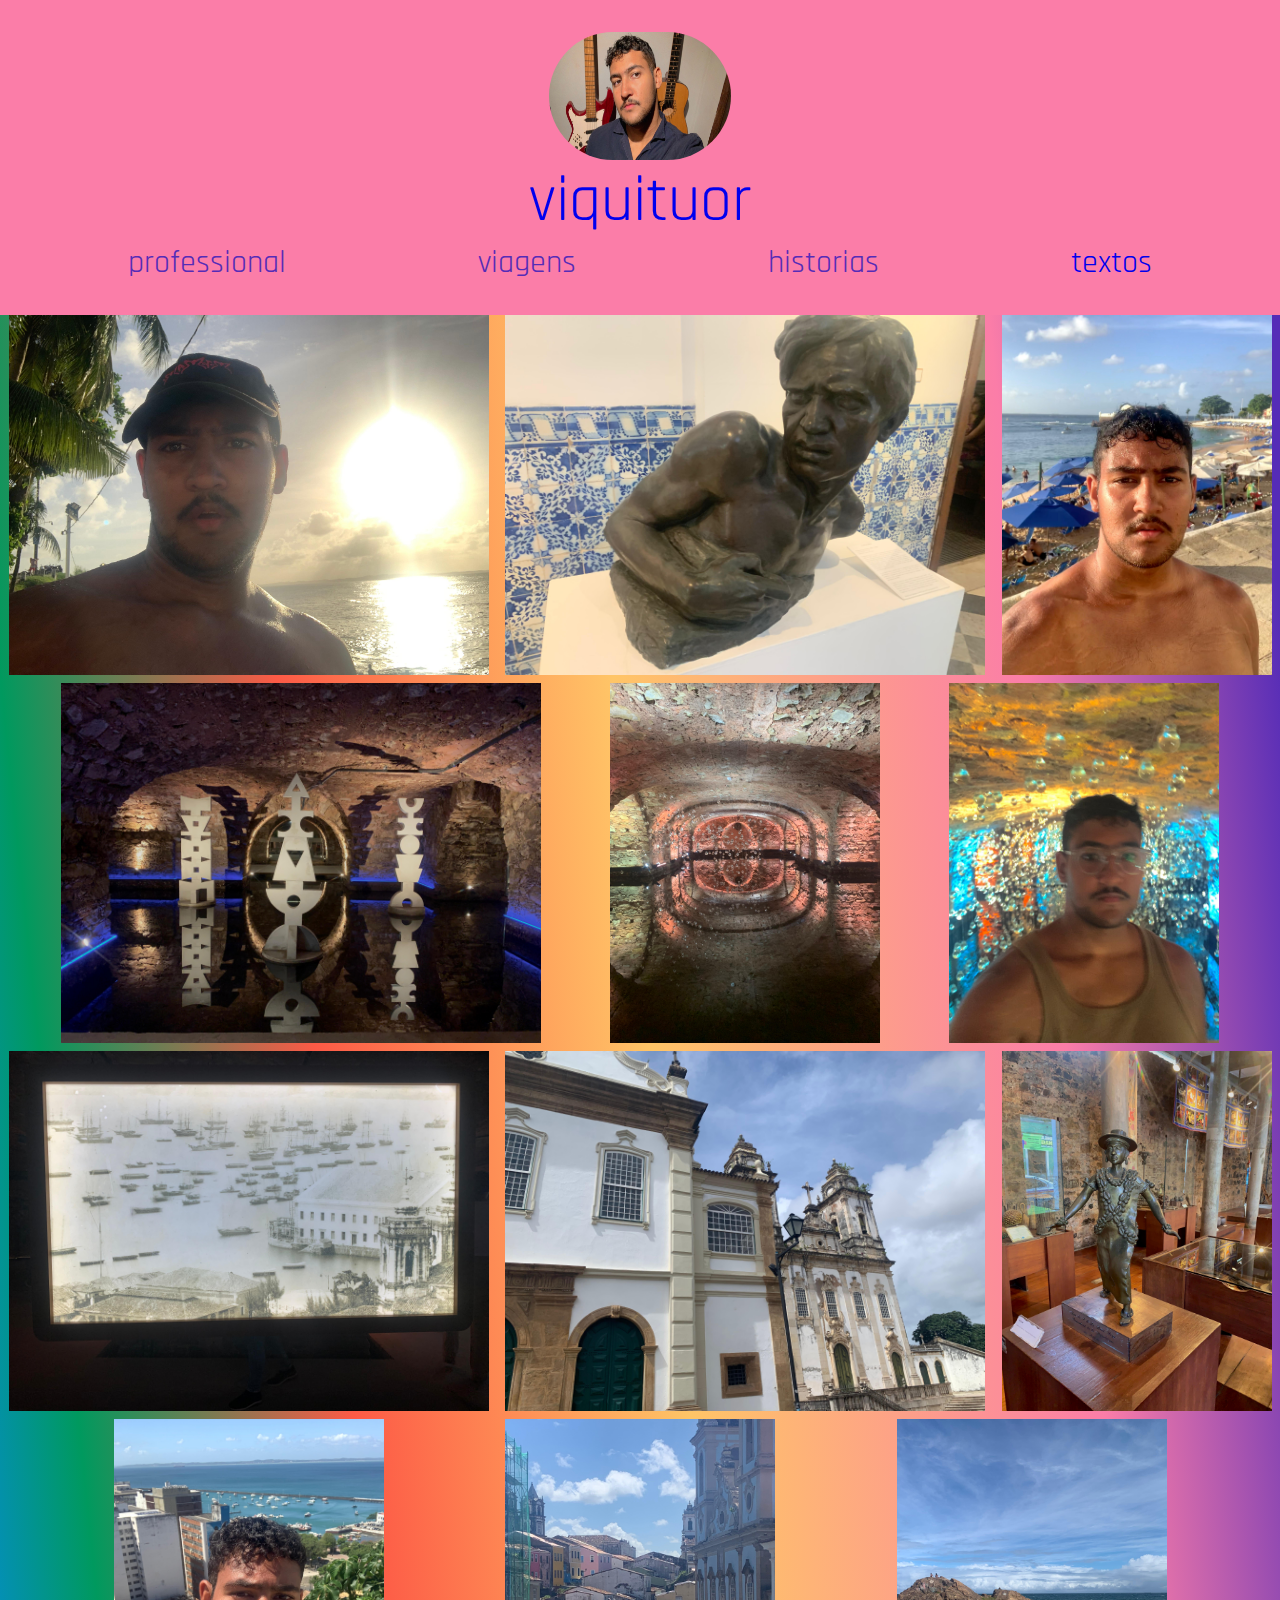
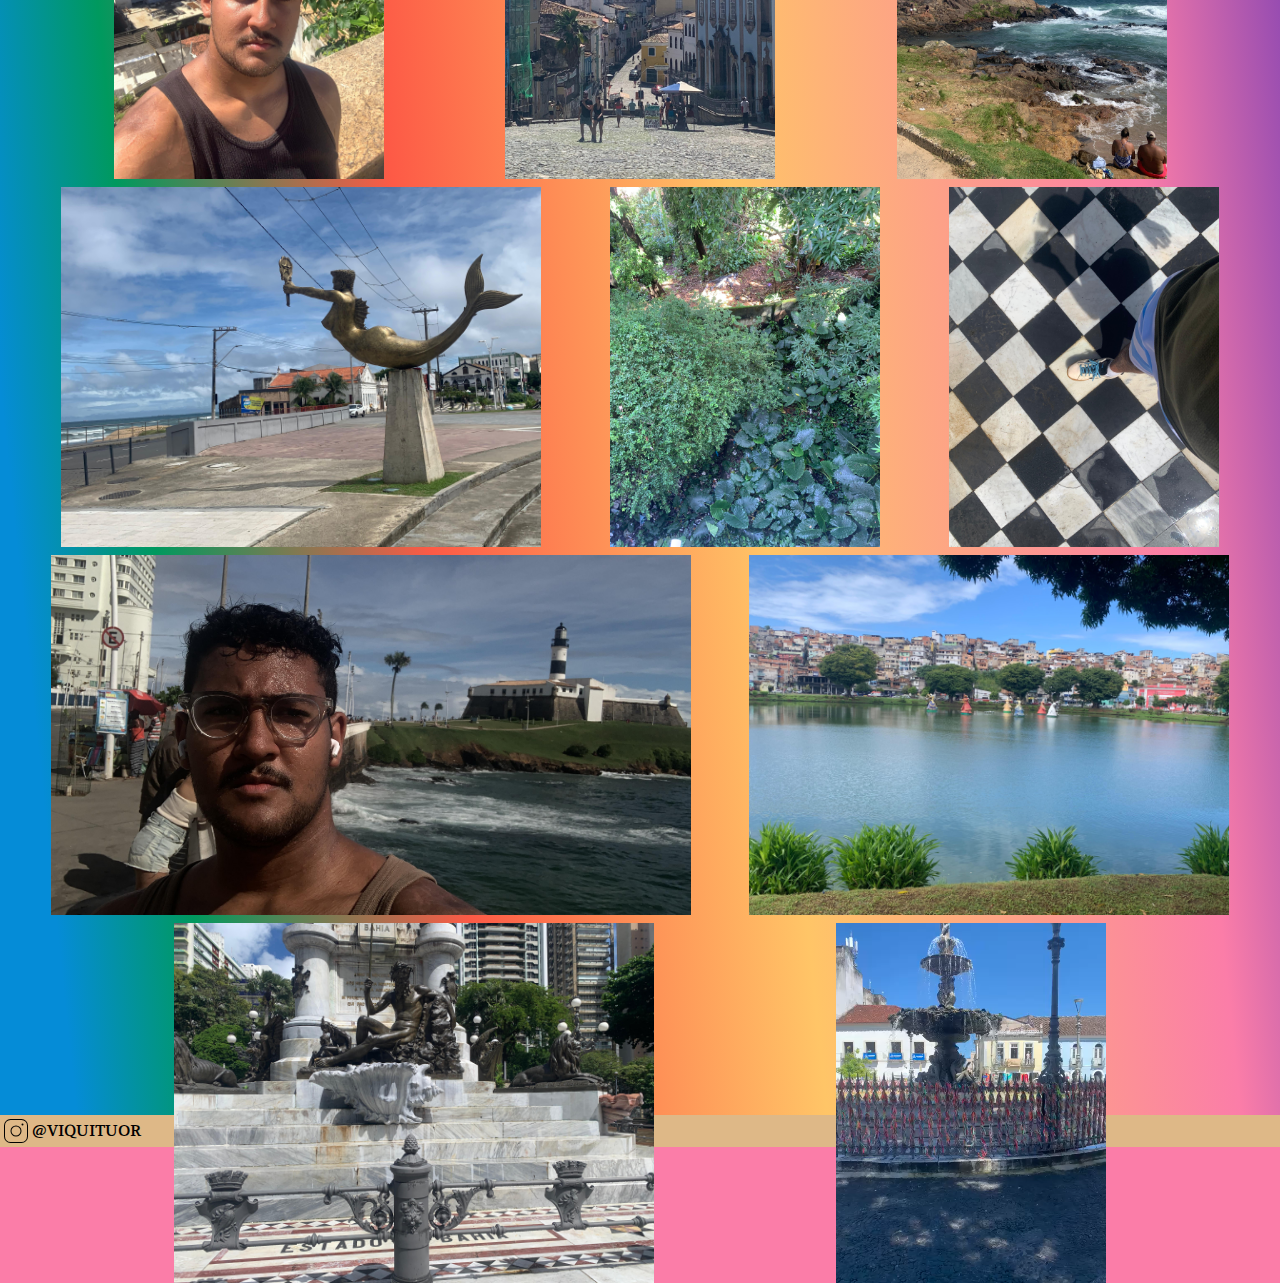
==== salvador.html @ a5af6e4b "nome" ====
<!DOCTYPE html>
<html lang="pt">
<head>
    <meta charset="UTF-8">
    <meta name="viewport" content="width=device-width, initial-scale=1.0">
    <link rel="stylesheet" href="css/style-sal.css">
    <title>viquituor</title>
</head>
<body>
    
    <header>
    <img class="foto" src="img/WhatsApp Image 2024-05-03 at 4.48.25 PM.jpeg" alt="">
    <h1><a href="https://www.instagram.com/viquituor?igsh=YXBmbndtbzlhN2Vl&utm_source=qr">viquituor</a></h1>
    <div class="opcoes"><a href="">professional</a><a href="">viagens</a><a href="">historias</a><a href="textos.html">textos</a></div>
    </header>
   



<main>

<img src="img-sal/1.jpeg" alt="">
<img src="img-sal/2.jpeg" alt="">
<img src="img-sal/3.jpeg" alt="">
<img src="img-sal/4.jpeg" alt="">
<img src="img-sal/5.jpeg" alt="">
<img src="img-sal/6.jpeg" alt="">
<img src="img-sal/7.jpeg" alt="">
<img src="img-sal/8.jpeg" alt="">
<img src="img-sal/9.jpeg" alt="">
<img src="img-sal/10.jpeg" alt="">
<img src="img-sal/11.jpeg" alt="">
<img src="img-sal/12.jpeg" alt="">
<img src="img-sal/13.jpeg" alt="">
<img src="img-sal/14.jpeg" alt="">
<img src="img-sal/15.jpeg" alt="">
<img src="img-sal/16.jpeg" alt="">
<img src="img-sal/17.jpeg" alt="">
<img src="img-sal/18.jpeg" alt="">
<video src="img-sal/19.mp4"></video>

</main>


<footer>
    <img class="logo-insta" src="img/instagram-logo-thin-svgrepo-com.svg" alt="">
    <p><a href="">@VIQUITUOR</a></p>
</footer>

</body>
</html>
---- css/style-sal.css ----
@import url('https://fonts.googleapis.com/css2?family=Freeman&family=Rajdhani:wght@300;400;500;600;700&family=Volkhov:ital,wght@0,400;0,700;1,400;1,700&display=swap');

*{
    margin: 0;
    padding: 0;
    text-decoration: none;

}
body{
    background-color: #fb7da8;
    
}
header{
    display: flex;
    flex-direction: column;
    align-items: center;
    padding: 2rem;
}
.foto{
    border-radius: 80rem;
    width: 15%;
    height:8rem;

}
.opcoes a:visited{
    color: #552cb7;
}

.opcoes a:hover{
    color: #fd5a46;
}
h1{
  font-size: 4rem;
  font-family: "Rajdhani", sans-serif;
  font-weight: 400;
  font-style: normal;
}
h1 a:visited{
    color: #00995e;
}

h1 a:hover{
    color: #ffc567;
}

.opcoes{
    display: flex;
    justify-content: space-around;
    align-content: space-around;
    gap:12rem ;
}
.opcoes a{
    font-size: 2rem;
  font-family: "Rajdhani", sans-serif;
  font-weight: 400;
  font-style: normal;
}

    h2{
        font-size: 5rem;
  font-family: "freeman", sans-serif;
  font-weight: 400;
  font-style: normal;

    }

main{
    background: linear-gradient(84deg, rgba(5,140,215,1) 5%, rgba(0,153,94,1) 14%, rgba(253,90,70,1) 32%, rgba(255,197,103,1) 54%, rgba(251,125,168,1) 81%, rgba(85,44,183,1) 98%);
    display: flex;
    flex-flow: wrap;
    justify-content: space-evenly;
    align-items: stretch;
    align-content: space-around;
    height: 150rem;
    width: auto;
   
    gap: 0.5rem;
    
}
h2 a:hover{
    color: #db98af;
}
main a:visited{
    color: #ffffff;
}
main img, video{
    
    height: 15%;
    width: auto;
}

footer{
    background-color: burlywood;
    display: flex;
    flex-direction: rows;

}
footer a:visited{
    color: #000000;
}
footer a:hover{
    color: #ffffff;
}
footer .logo-insta{
    width: 2rem;
    height: 2rem;
}
p{
  position: relative;
  font-size: 1rem;
  font-family: "Volkhov", sans-serif;
  font-weight: 400;
  font-style: normal; 
  top: 0.4rem;
}
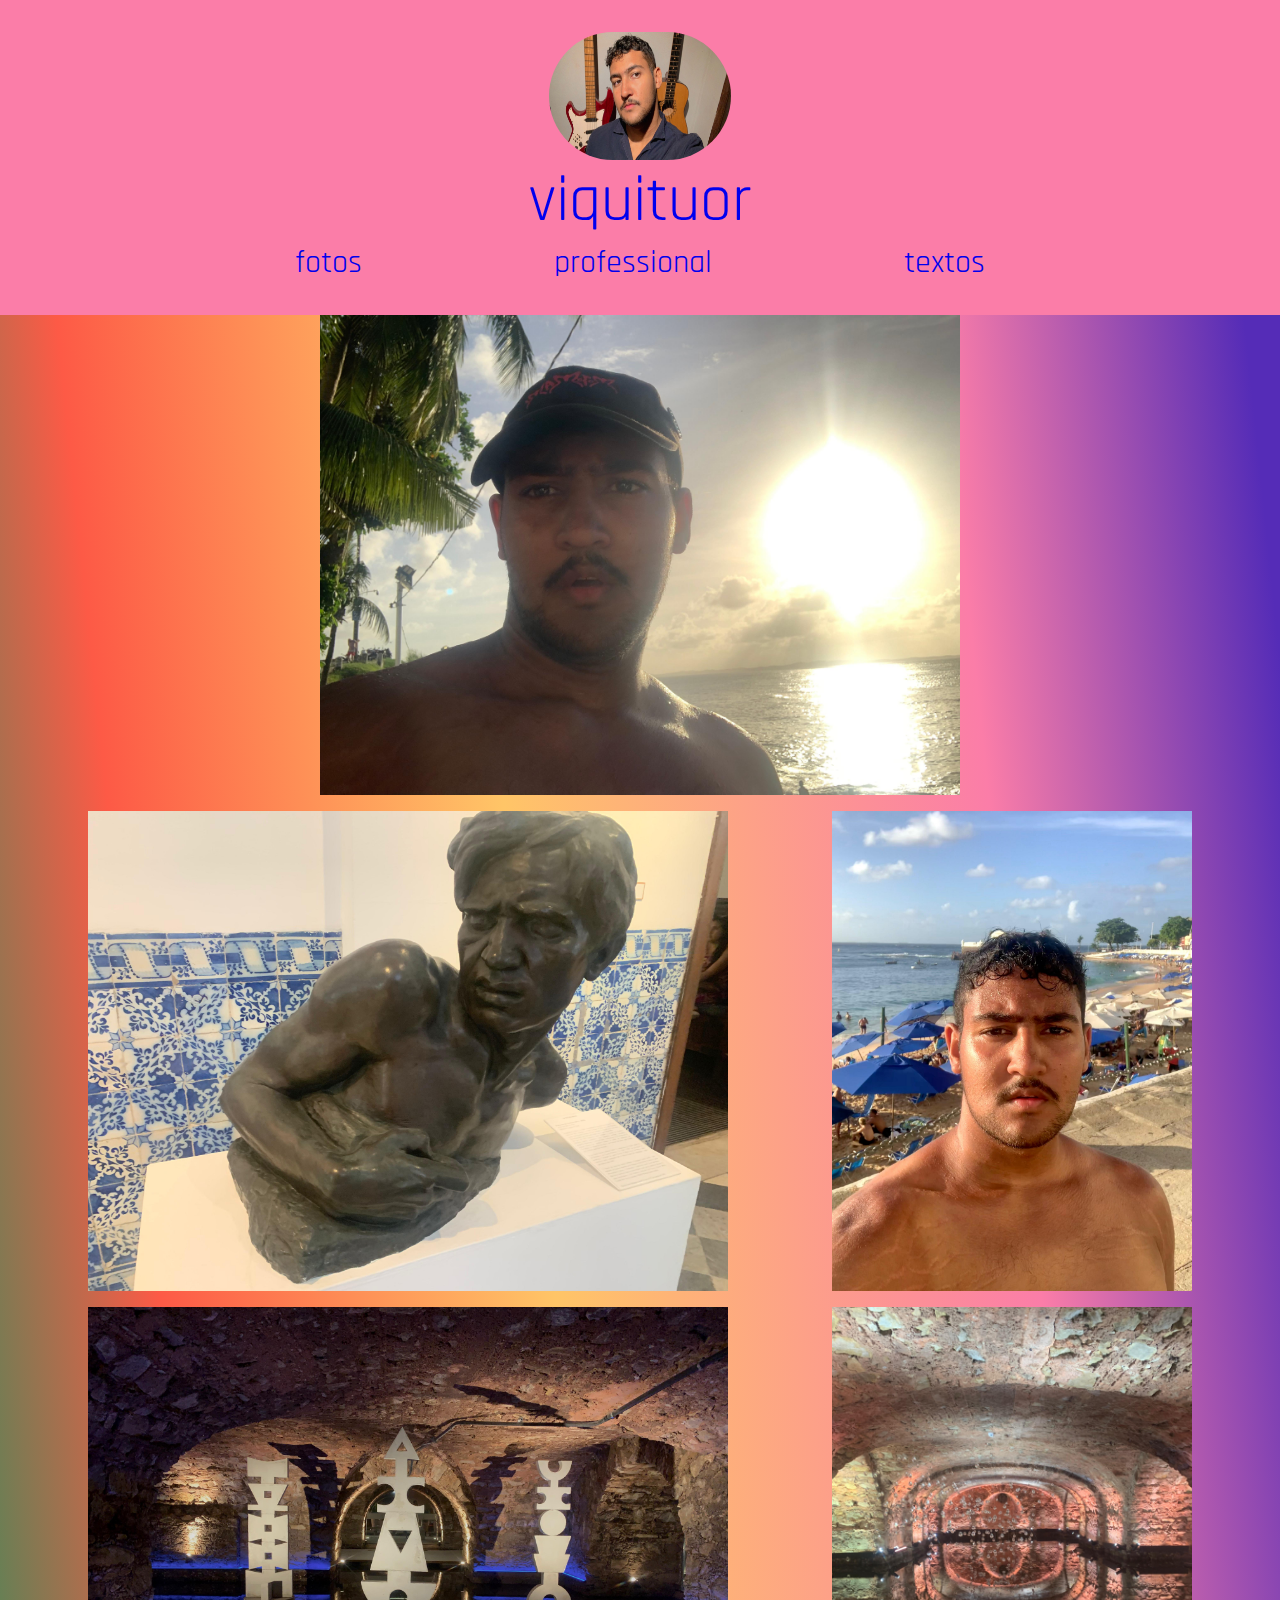
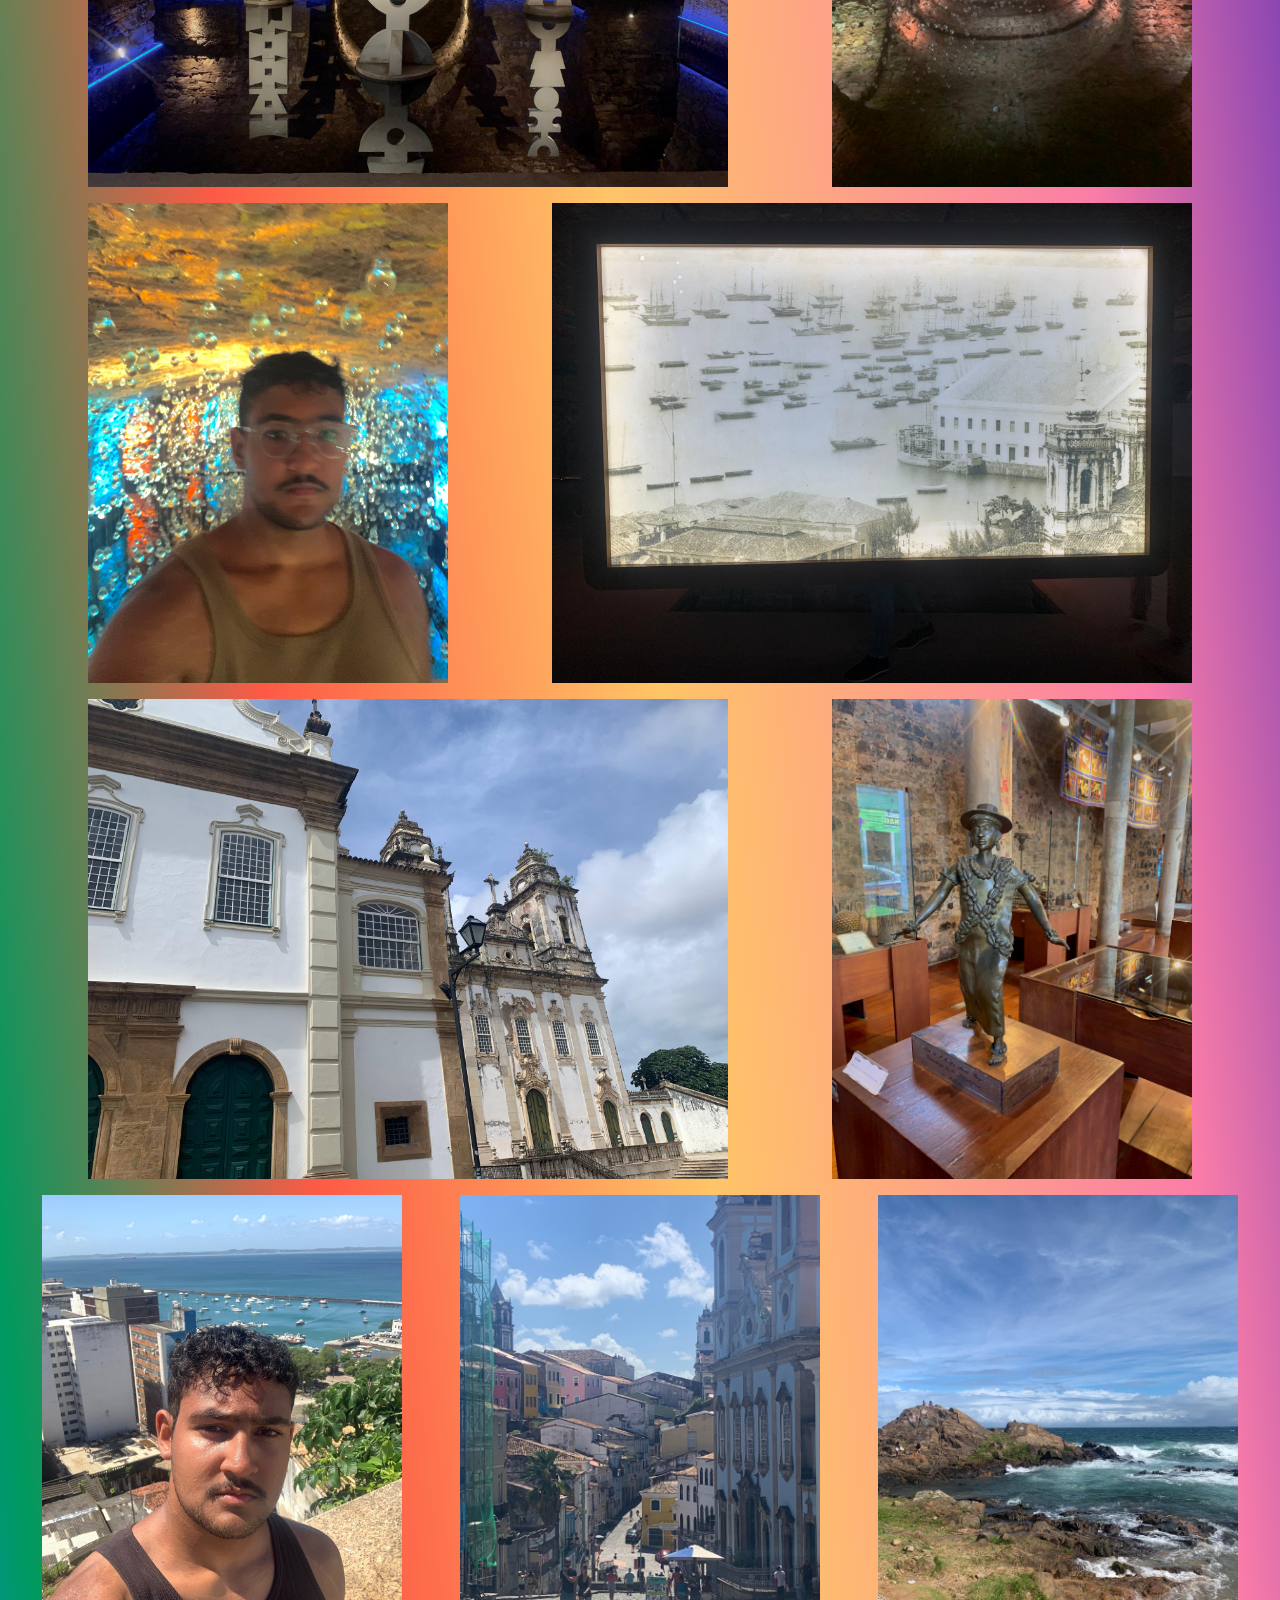
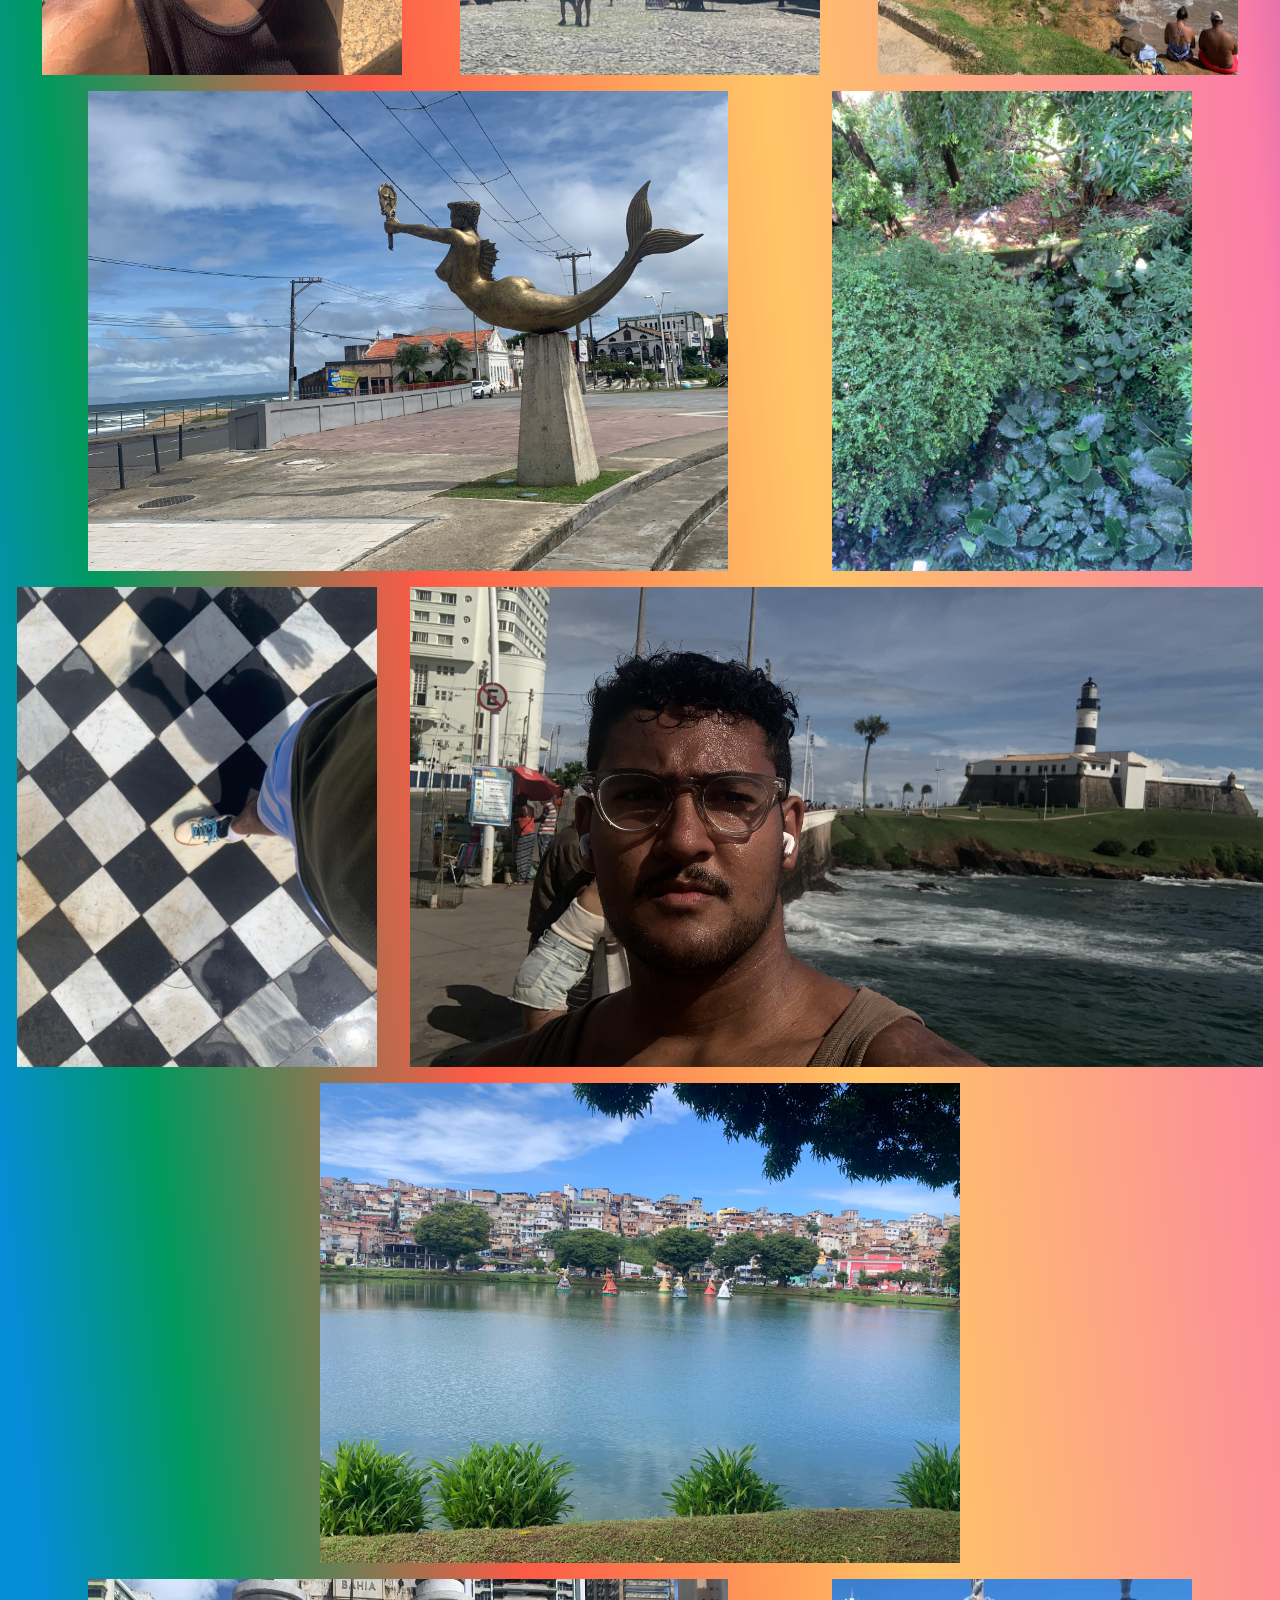
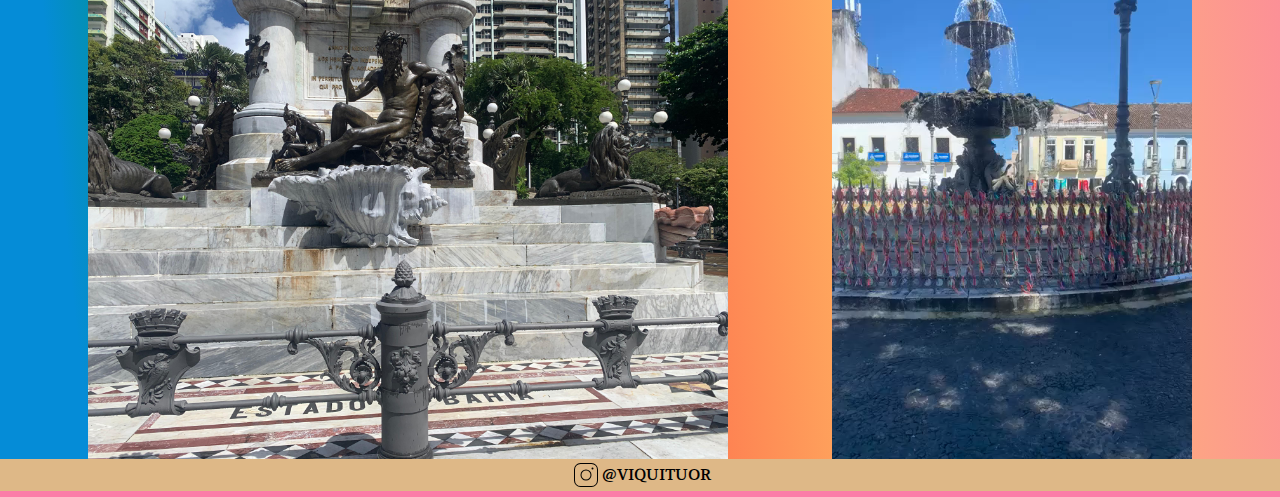
==== commit ea71cbdd: "mudanças importantes" ====
--- a/salvador.html
+++ b/salvador.html
@@ -11,7 +11,10 @@
     <header>
     <img class="foto" src="img/WhatsApp Image 2024-05-03 at 4.48.25 PM.jpeg" alt="">
     <h1><a href="https://www.instagram.com/viquituor?igsh=YXBmbndtbzlhN2Vl&utm_source=qr">viquituor</a></h1>
-    <div class="opcoes"><a href="">professional</a><a href="">viagens</a><a href="">historias</a><a href="textos.html">textos</a></div>
+    <div class="opcoes">
+        <a href="fotos.html">fotos</a>
+        <a href="index.html">professional</a>
+        <a href="textos.html">textos</a></div>
     </header>
    
 
--- a/css/style-sal.css
+++ b/css/style-sal.css
@@ -69,12 +69,8 @@
     display: flex;
     flex-flow: wrap;
     justify-content: space-evenly;
-    align-items: stretch;
     align-content: space-around;
-    height: 150rem;
-    width: auto;
-   
-    gap: 0.5rem;
+    gap: 1rem;
     
 }
 h2 a:hover{
@@ -83,16 +79,21 @@
 main a:visited{
     color: #ffffff;
 }
-main img, video{
+main img{
     
-    height: 15%;
+    height: 30rem;
+    width: auto;
+}
+main video{
+    
+    height: 30rem;
     width: auto;
 }
 
 footer{
     background-color: burlywood;
     display: flex;
-    flex-direction: rows;
+    justify-content: center;
 
 }
 footer a:visited{
@@ -112,4 +113,51 @@
   font-weight: 400;
   font-style: normal; 
   top: 0.4rem;
+}
+
+/*mobile*/
+@media(max-width: 450px){
+
+    .foto{
+        border-radius: 80rem;
+        width: 25%;
+        height:4rem;
+    
+    }
+    .opcoes{
+        gap:2rem ;
+    }
+h1 a{
+    color: #00995e;
+}
+
+    h1 a:visited{
+        color: #00995e;
+    }
+    
+    h1 a:hover{
+        color: #ffc567;
+    }
+    .opcoes a{
+        color: #552cb7;
+    }
+    
+    .opcoes a:visited{
+        color: #552cb7;
+    }
+    
+    .opcoes a:hover{
+        color: #fd5a46;
+    }
+
+    /*fotos*/
+
+    main img {
+        width: auto;
+        height: 14rem;
+    }
+    main video{
+        width: auto;
+        height: 15rem;
+    }
 }